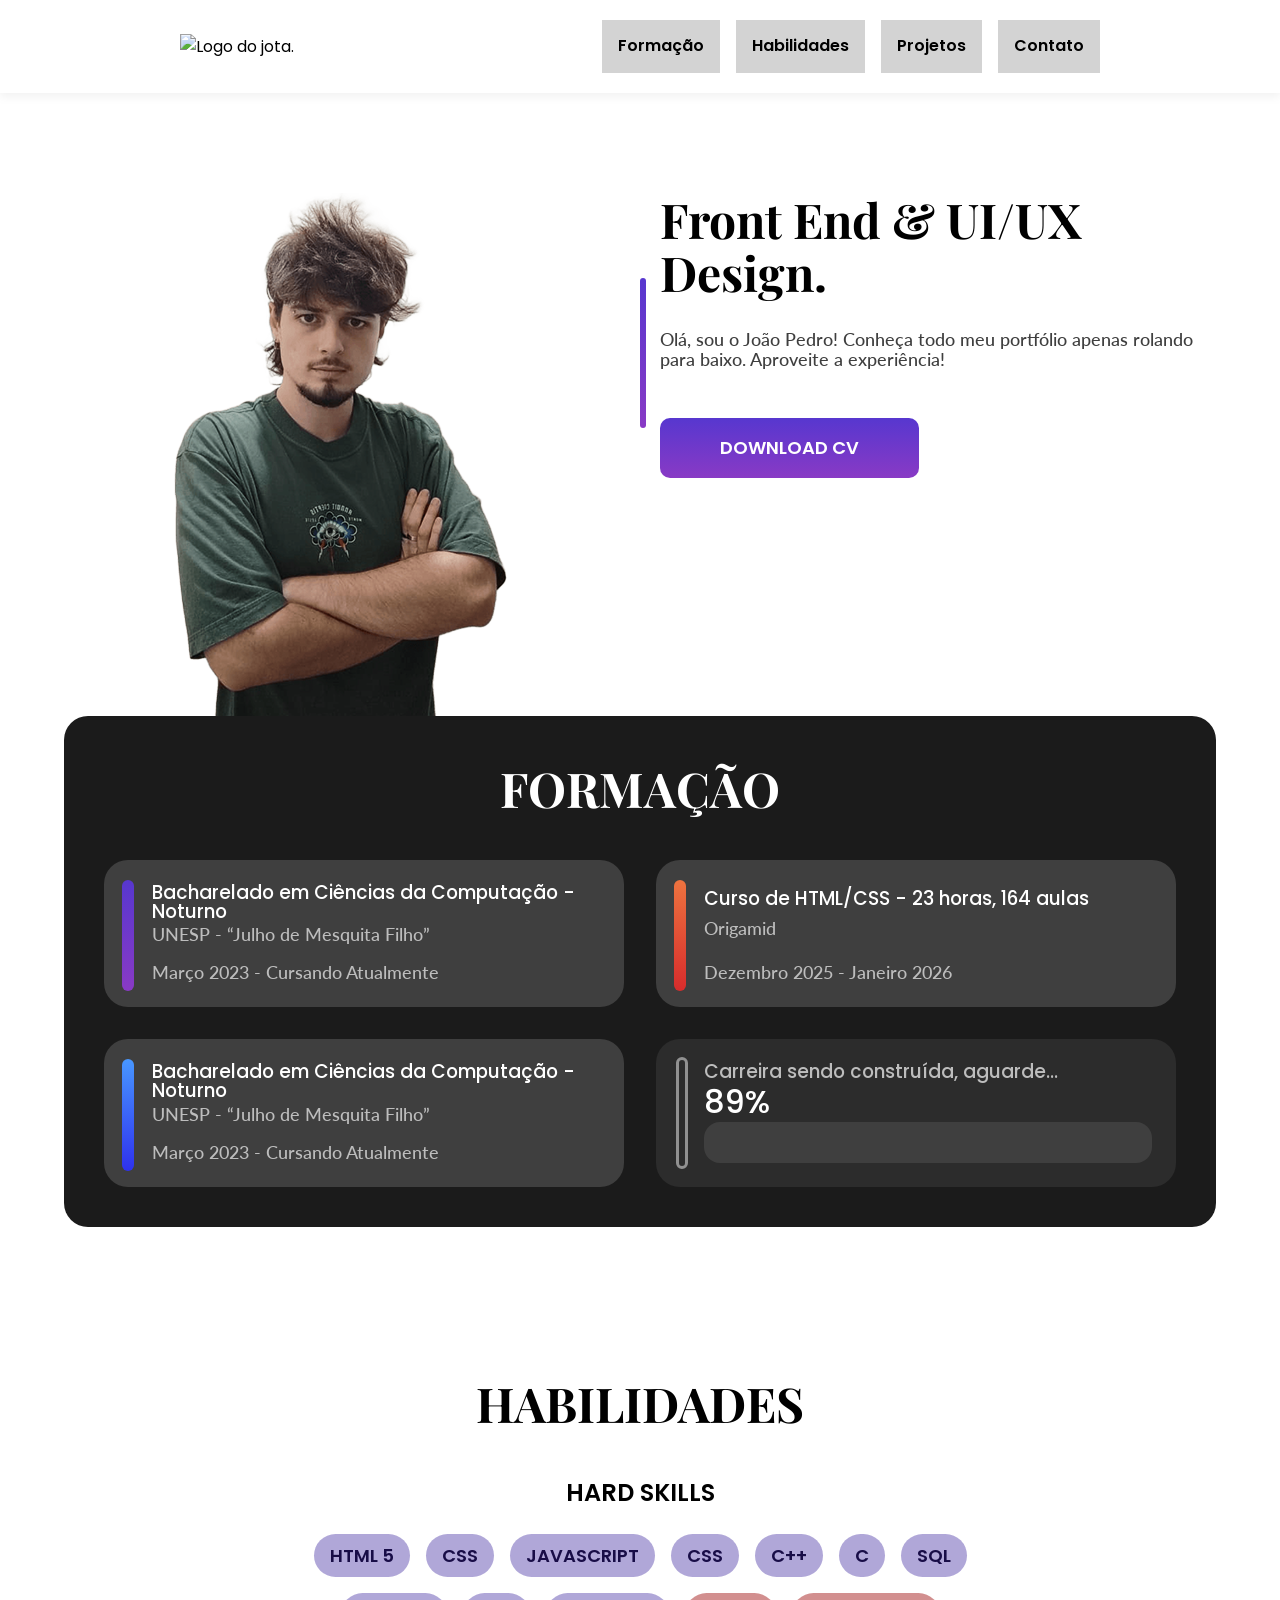
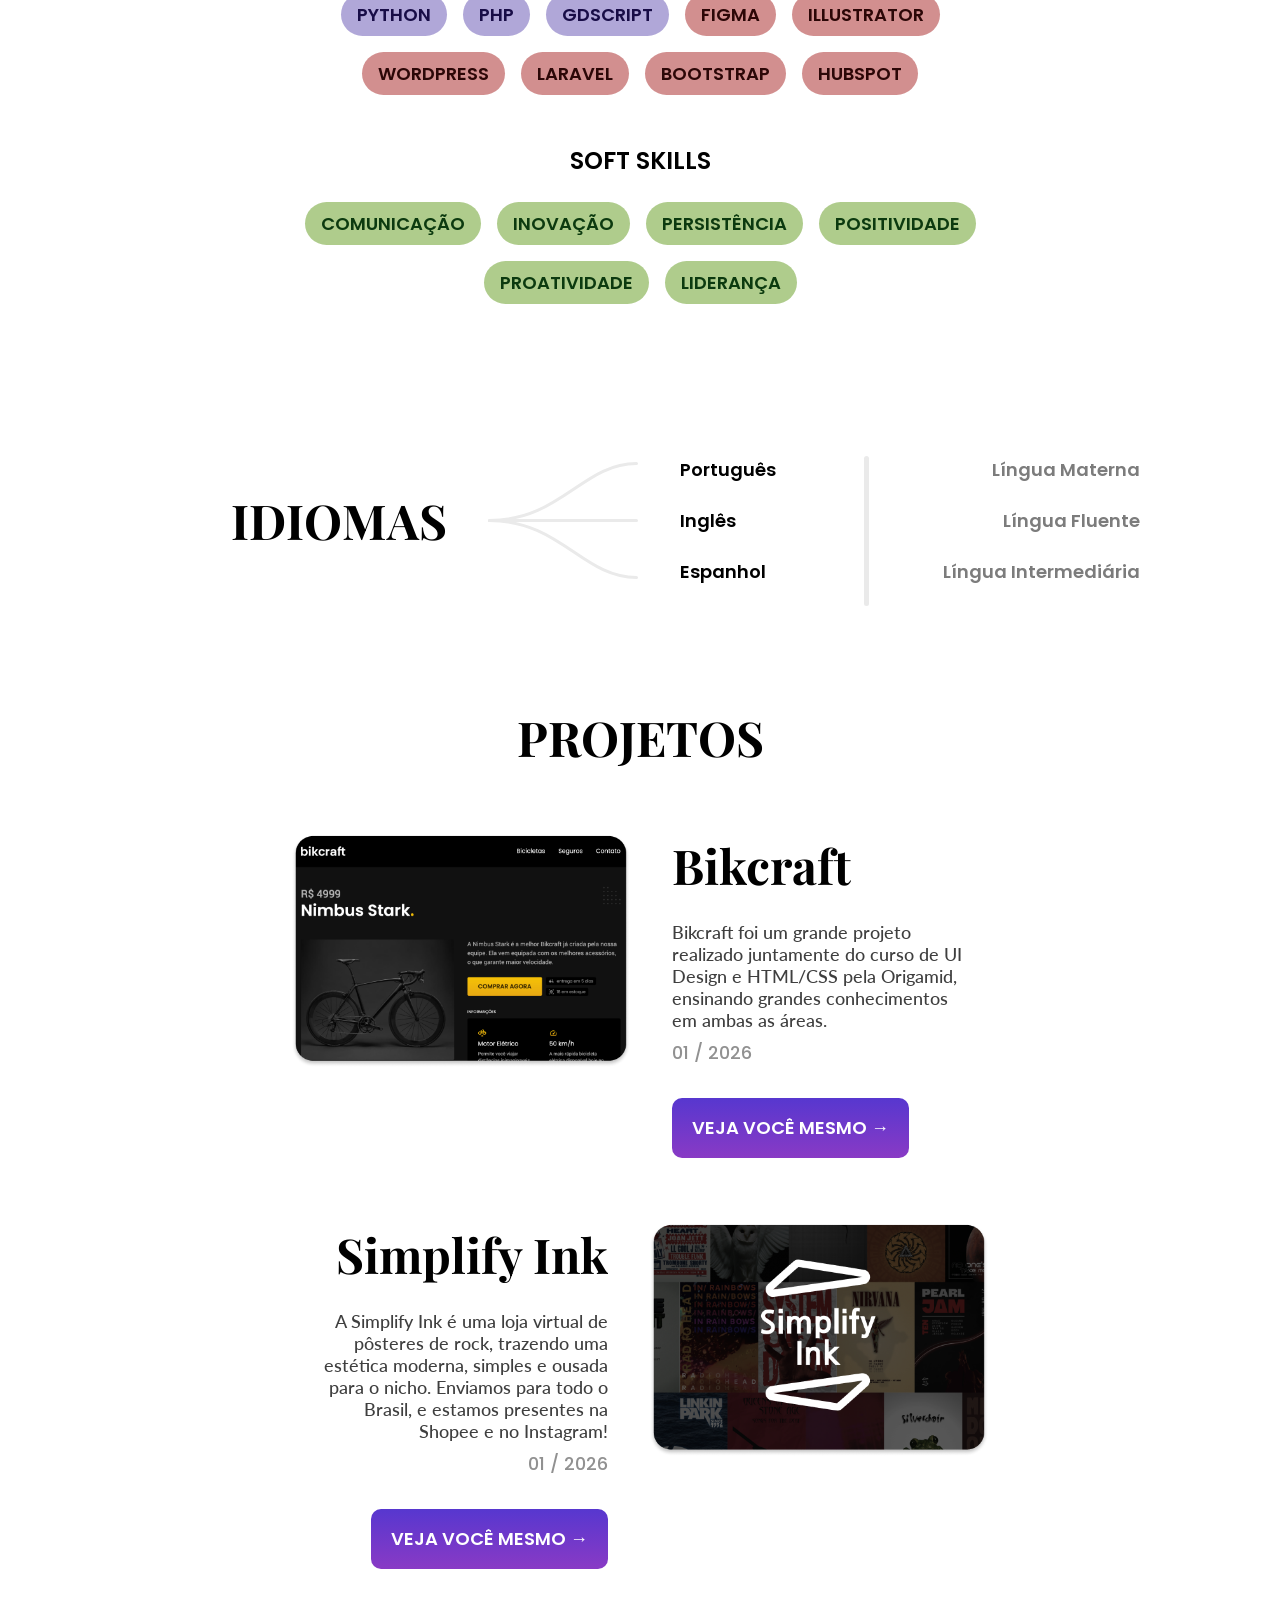
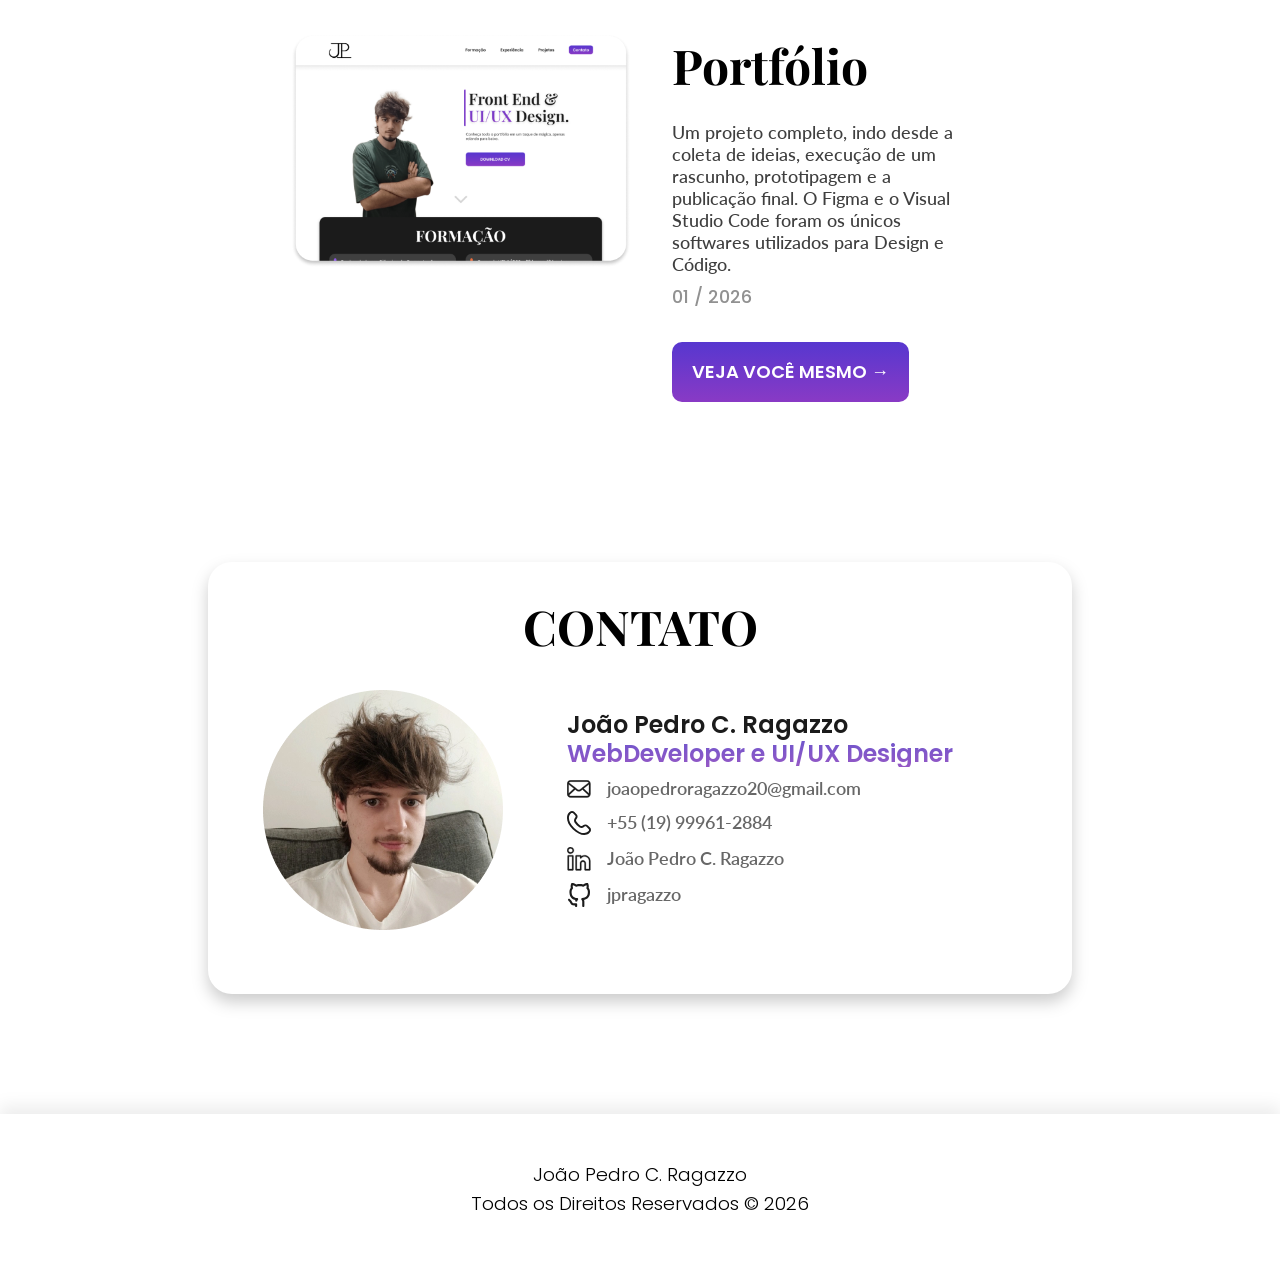
==== index.html @ 104b40ce "Correction of Files" ====
<!DOCTYPE html>
<html lang="en">

<head>
    <meta charset="UTF-8">
    <meta name="viewport" content="width=device-width, initial-scale=1.0">
    <meta name="description" content="Seja bem vindo meu portfólio. Explore meus projetos!">
    <title>portfolio bem bonito</title>
    <link rel="stylesheet" href="css/global.css">
    <link rel="stylesheet" href="css/style.css">
    <link rel="preconnect" href="https://fonts.googleapis.com">
    <link rel="preconnect" href="https://fonts.gstatic.com" crossorigin>
    <link href="https://fonts.googleapis.com/css2?family=Lato:ital,wght@0,100;0,300;0,400;0,700;0,900;1,100;1,300;1,400;1,700;1,900&family=Playfair+Display:ital,wght@0,400..900;1,400..900&family=Poppins:ital,wght@0,100;0,200;0,300;0,400;0,500;0,600;0,700;0,800;0,900;1,100;1,200;1,300;1,400;1,500;1,600;1,700;1,800;1,900&display=swap" rel="stylesheet">
</head>

<body>
    <header class="header">
        <img src="images/logo.svg" alt="Logo do jota.">
        <nav>
            <ul class="header-menu">
                <li><a href="#formacao">Formação</a></li>
                <li><a href="#habilidades">Habilidades</a></li>
                <li><a href="#projetos">Projetos</a></li>
                <li><a href="#contato">Contato</a></li>
            </ul>
        </nav>
    </header>

    <main class="introducao">
        <img id="introducao-imagem" src="images/FOTO.png" alt="">
        <div id="introducao-texto">
            <h1 id="h1-1" class="playfair-display">Front End & UI/UX Design. </h1>
            <p class="margin-top-32">Olá, sou o João Pedro! Conheça todo meu portfólio apenas rolando para baixo. Aproveite a experiência!</p>
            <a class="my-button-1 margin-top-48" href="/">DOWNLOAD CV</a>
        </div>
    </main>

    <section class="formacao">
        <h1 class="playfair-display">FORMAÇÃO</h1>
        <div class="formacao-itens">
            <div class="formacao-itens-1">
                <h3>Bacharelado em Ciências da Computação - Noturno</h3>
                <p class="formacao-itens-1-instituicao">UNESP - “Julho de Mesquita Filho”</p>
                <p class="formacao-itens-1-data">Março 2023 - Cursando Atualmente</p>
            </div>
            <div class="formacao-itens-2">
                <h3>Curso de HTML/CSS - 23 horas, 164 aulas</h3>
                <p class="formacao-itens-1-instituicao">Origamid</p>
                <p class="formacao-itens-1-data">Dezembro 2025 - Janeiro 2026</p>
            </div>
            <div class="formacao-itens-3">
                <h3>Bacharelado em Ciências da Computação - Noturno</h3>
                <p class="formacao-itens-1-instituicao">UNESP - “Julho de Mesquita Filho”</p>
                <p class="formacao-itens-1-data">Março 2023 - Cursando Atualmente</p>
            </div>
            <div class="formacao-itens-4">
                <h3>Carreira sendo construída, aguarde...</h3>
                <h2>89%</h2>
                <span id="span"></span>
                <span id="span2"></span>
            </div>
        </div>
    </section>

    <section class="habilidades">
        <h1 class="playfair-display"> HABILIDADES</h1>
        <p class="margin-top-48">HARD SKILLS</p>
        <div class="hard-skills">
            <span class="skill-unica azul">HTML 5</span>
            <span class="skill-unica azul">CSS</span>
            <span class="skill-unica azul">JAVASCRIPT</span>
            <span class="skill-unica azul">CSS</span>
            <span class="skill-unica azul">C++</span>
            <span class="skill-unica azul">C</span>
            <span class="skill-unica azul">SQL</span>
            <span class="skill-unica azul">PYTHON</span>
            <span class="skill-unica azul">PHP</span>
            <span class="skill-unica azul">GDSCRIPT</span>
            <span class="skill-unica vermelho">FIGMA</span>
            <span class="skill-unica vermelho">ILLUSTRATOR</span>
            <span class="skill-unica vermelho">WORDPRESS</span>
            <span class="skill-unica vermelho">LARAVEL</span>
            <span class="skill-unica vermelho">BOOTSTRAP</span>
            <span class="skill-unica vermelho">HUBSPOT</span>


        </div>
        <p class="margin-top-48">SOFT SKILLS</p>
        <div class="hard-skills">
            <span class="skill-unica verde">COMUNICAÇÃO</span>
            <span class="skill-unica verde">INOVAÇÃO</span>
            <span class="skill-unica verde">PERSISTÊNCIA</span>
            <span class="skill-unica verde">POSITIVIDADE</span>
            <span class="skill-unica verde">PROATIVIDADE</span>
            <span class="skill-unica verde">LIDERANÇA</span>
        </div>
    </section>

    <section class="idiomas">
        <h3 class="h3-2 playfair-display">IDIOMAS</h3>
        <img id="imagem-setas" src="images/setas.svg" alt="setas aqui">
        <div class="grid">
            <div class="grid-idioma">
                <p class="idioma">Português</p>
                <p class="proficiencia">Língua Materna</p>
            </div>
            <div class="grid-idioma">
                <p class="idioma">Inglês</p>
                <p class="proficiencia">Língua Fluente</p>
            </div>
            <div class="grid-idioma">
                <p class="idioma">Espanhol</p>
                <p class="proficiencia">Língua Intermediária</p>
            </div>
        </div>
    </section>

    <section class="projetos">
        <h1 class="playfair-display h1-2">PROJETOS</h1>
        <div>
            <div class="grid-2 margin-top-64">
                <div class="projetos-texto-1">
                    <h2 class="h2-3 playfair-display">Bikcraft</h2>
                    <p class="projetos-texto-p-1"> Bikcraft foi um grande projeto realizado juntamente do curso de UI Design e HTML/CSS pela Origamid, ensinando grandes conhecimentos em ambas as áreas. </p>
                    <p class="projetos-texto-p-2">01 / 2026</p>
                    <a class="my-button-2 margin-top-32" href="/">VEJA VOCÊ MESMO →</a>
                </div>
                <img class="projetos-img-2" src="images/bikcraft.png" alt="">
            </div>

            <div class="grid-2 margin-top-64">
                <div class="projetos-texto-2">
                    <h2 class="h2-3 playfair-display">Simplify Ink</h2>
                    <p class="projetos-texto-p-1"> A Simplify Ink é uma loja virtual de pôsteres de rock, trazendo uma estética moderna, simples e ousada para o nicho. Enviamos para todo o Brasil, e estamos presentes na Shopee e no Instagram! </p>
                    <p class="projetos-texto-p-2">01 / 2026</p>
                    <a class="my-button-2 margin-top-32" href="/">VEJA VOCÊ MESMO →</a>
                </div>
                <img class="projetos-img-2" src="images/simplify.png" alt="">
            </div>

            <div class="grid-2 margin-top-64">
                <div class="projetos-texto-1">
                    <h2 class="h2-3 playfair-display">Portfólio</h2>
                    <p class="projetos-texto-p-1"> Um projeto completo, indo desde a coleta de ideias, execução de um rascunho, prototipagem e a publicação final. O Figma e o Visual Studio Code foram os únicos softwares utilizados para Design e Código. </p>
                    <p class="projetos-texto-p-2">01 / 2026</p>
                    <a class="my-button-2 margin-top-32" href="/">VEJA VOCÊ MESMO →</a>
                </div>
                <img class="projetos-img-2" src="images/portfolio.png" alt="">
            </div>

        </div>
    </section>

    <section class="contato">
        <div class="contato-caixa">
            <h1 class="h1-text-align playfair-display "> CONTATO</h1>
            <div class="contato-caixa-fototexto">
                <img class="contato-caixa-foto" src="images/MINHA FOTO.png" alt="Minha Foto">
                <div class="contato-caixa-texto">
                    <h1>João Pedro C. Ragazzo</h1>
                    <h2>WebDeveloper e UI/UX Designer</h2>
                    <div class="flex">
                        <img src="images/email.svg" alt="">
                        <p>joaopedroragazzo20@gmail.com</p>
                    </div>
                    <div class="flex">
                        
                        <img src="images/phone.svg" alt="">
                        <p>+55 (19) 99961-2884</p>

                    </div>
                    <div class="flex">
                        
                        <img src="images/linkedin.svg" alt="">
                        <p>João Pedro C. Ragazzo</p>

                    </div>
                    <div class="flex">
                        
                        <img src="images/github.svg" alt="">
                        <p>jpragazzo</p>

                    </div>
                </div>
            </div>
        </div>
    </section>

    <footer class="footer">
        <h3> João Pedro C. Ragazzo</h3>
        <h3> Todos os Direitos Reservados © 2026</h3>
    </footer>
</body>

</html>
---- css/global.css ----
body {
    font-family: Poppins, Arial, Helvetica, sans-serif;
    margin: 0px;
    color: black;
    --c3: #3f3f3f;
}

h1,
h2,
h3,
p {
    margin: 0px;
    font-weight: 300;
}

ul {
    margin: 0px;
    padding: 0px;
    list-style: none;
}

a {
    text-decoration: none;
    color: inherit;
    font-family: "Poppins", sans-serif;
    font-weight: 600;
}

p {
    font-size: 1rem;
    font-family: "Lato", Arial, sans-serif;
    font-size: 18px;
}

.playfair-display {
    font-family: "Playfair Display";
    font-weight: 700;
    font-size: 72px;
}

.poppins-semibold {
    font-family: "Poppins", sans-serif;
    font-weight: 600;
    font-style: normal;
}

.lato-regular {
    font-family: "Lato", sans-serif;
    font-weight: 400;
    font-style: normal;
}

.lato-bold {
    font-family: "Lato", sans-serif;
    font-weight: 700;
    font-style: normal;
}

.lato-black {
    font-family: "Lato", sans-serif;
    font-weight: 900;
    font-style: normal;
}

.my-button-1 {
    padding: 18px 60px;
    border-radius: 10px;
    font-size: 18px;
    line-height: 24px;
    color: white;
    background: linear-gradient(#5737cf, #893ac5);
}

.my-button-2 {
    padding: 18px 20px;
    border-radius: 10px;
    font-size: 18px;
    line-height: 24px;
    color: white;
    background: linear-gradient(#5737cf, #893ac5);
}

.margin-top-32 {
    margin-top: 2rem;
}

.margin-top-48 {
    margin-top: 3rem;
}

.margin-top-64 {
    margin-top: 4rem;
}

@media (max-width: 1300px) {
    .projetos,
    .habilidades {
        max-width: 700px;
        margin: 0 auto;
        margin-top: 120px;
    }

    .idiomas {
        margin-top: 120px;
    }

    .playfair-display {
        font-size: 48px;
    }

    .skill-unica {
        padding: 8px 16px;
        font-weight: 600;
        font-size: 18px;
        border-radius: 50px;
    }
}

@media (max-width: 550px) {
    p,
    h3 {
        font-size: 16px;
    }

    .playfair-display {
        font-size: 36px;
    }

    .my-button-1 {
        padding: 1rem 2rem;
    }

    .my-button-2 {
        margin-top: 1rem;
    }

    .skill-unica {
        padding: 6px 12px;
        font-weight: 600;
        font-size: 16px;
        border-radius: 50px;
    }
}
---- css/style.css ----
@import url(header.css);
@import url(introducao.css);
@import url(formacao.css);
@import url(habilidades.css);
@import url(idiomas.css);
@import url(projetos.css);
@import url(global.css);
@import url(contato.css);
@import url(footer.css);
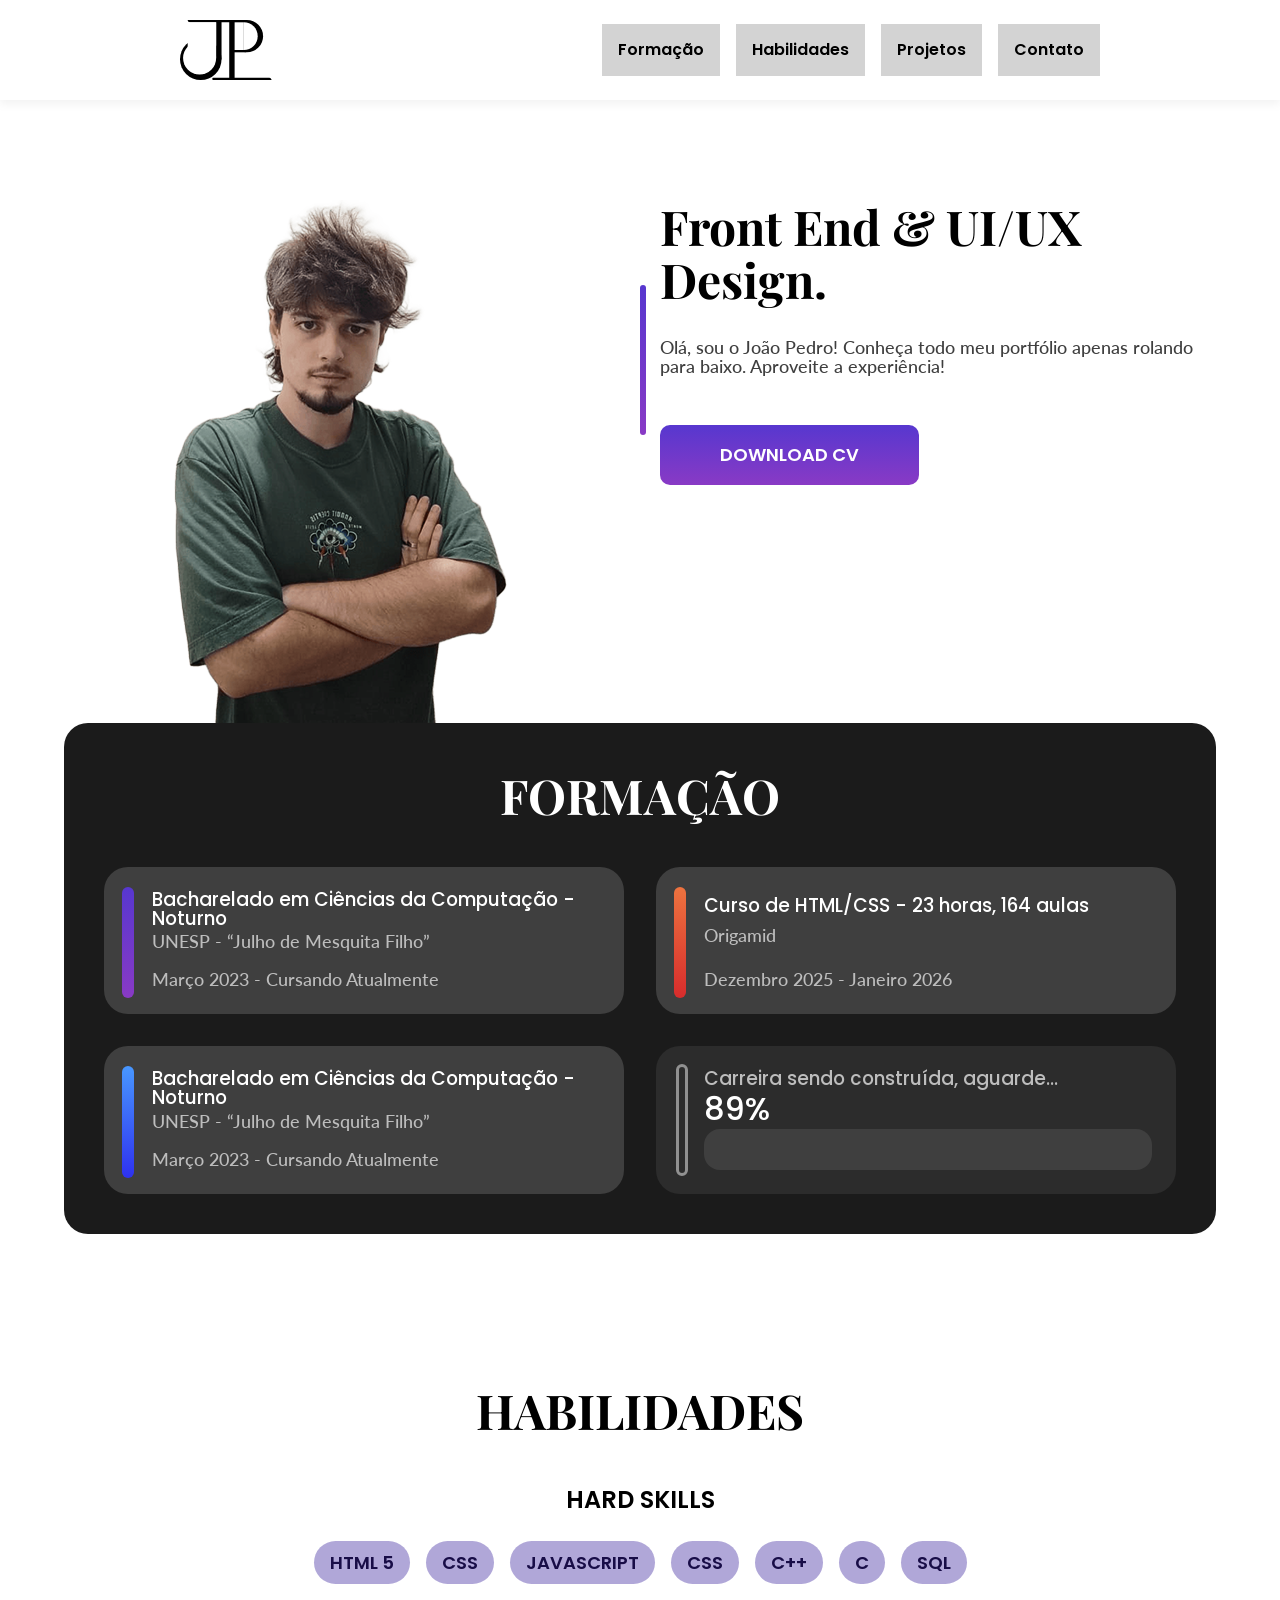
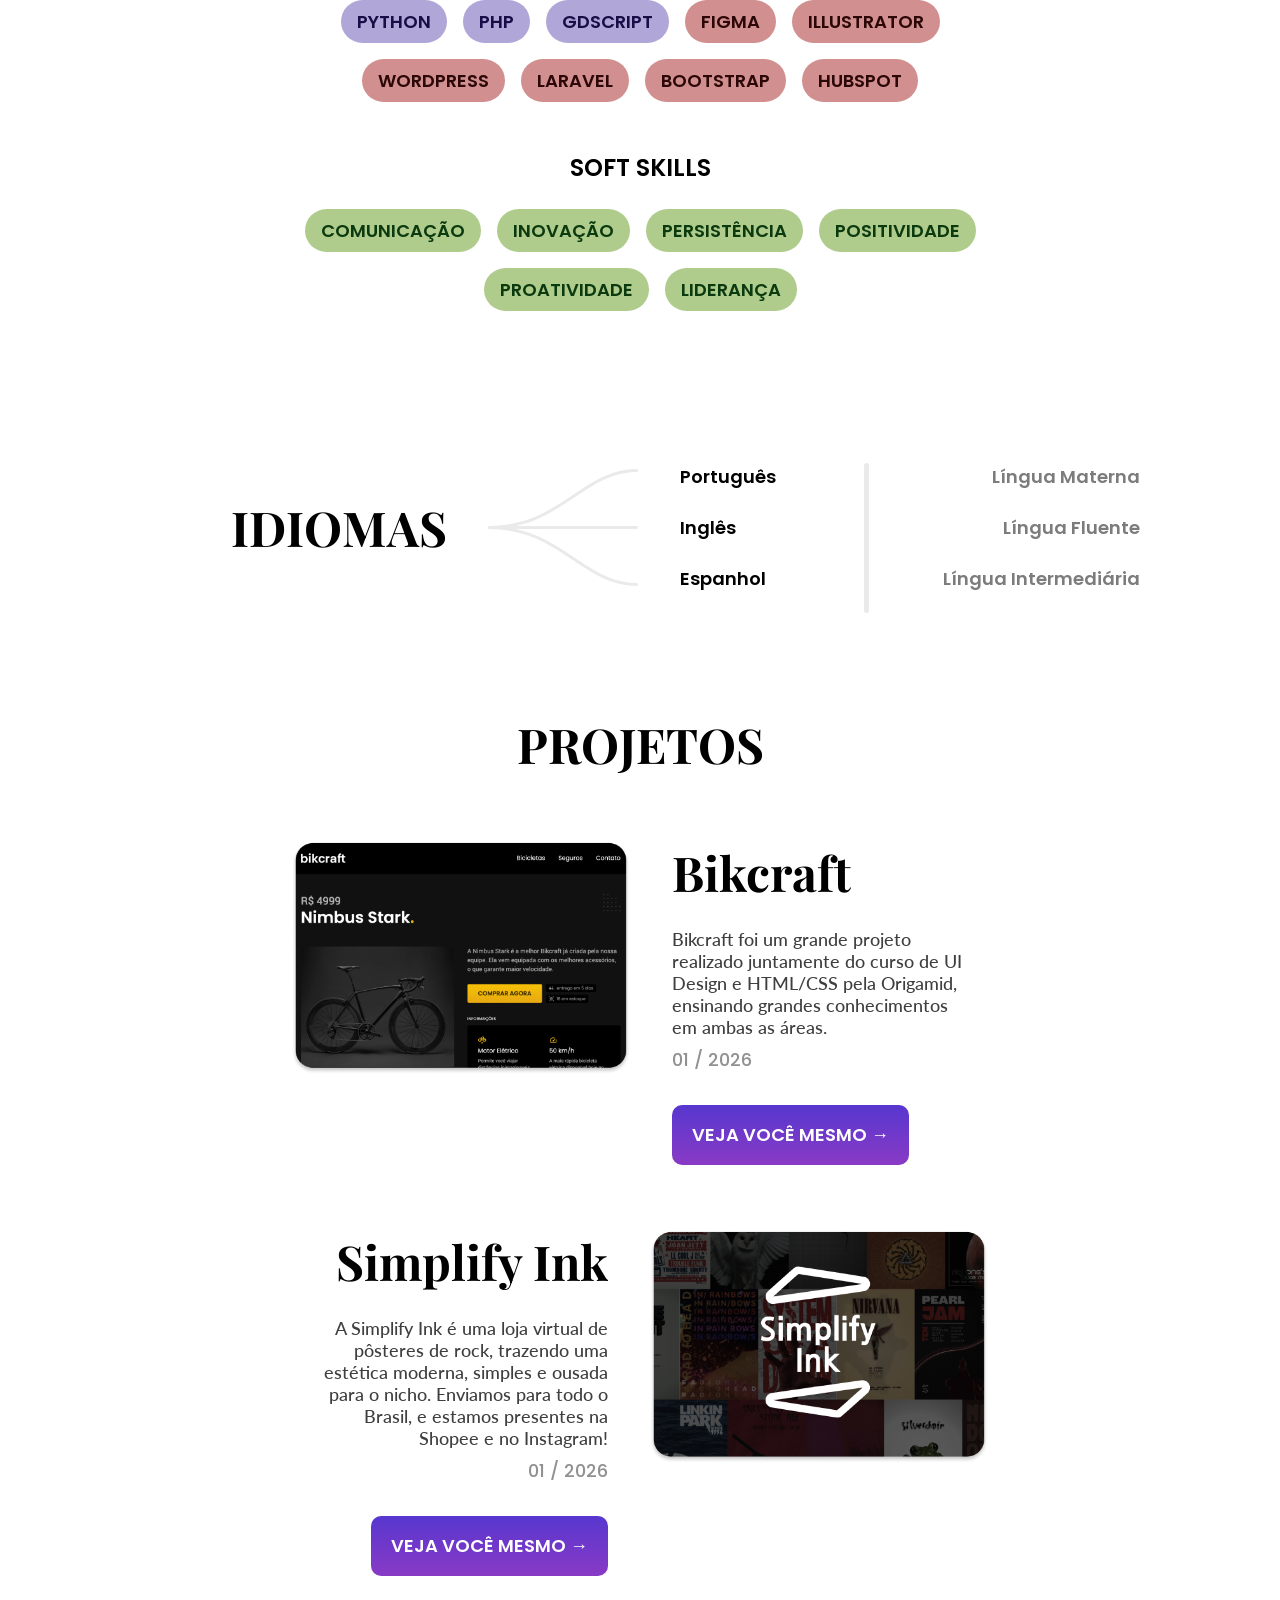
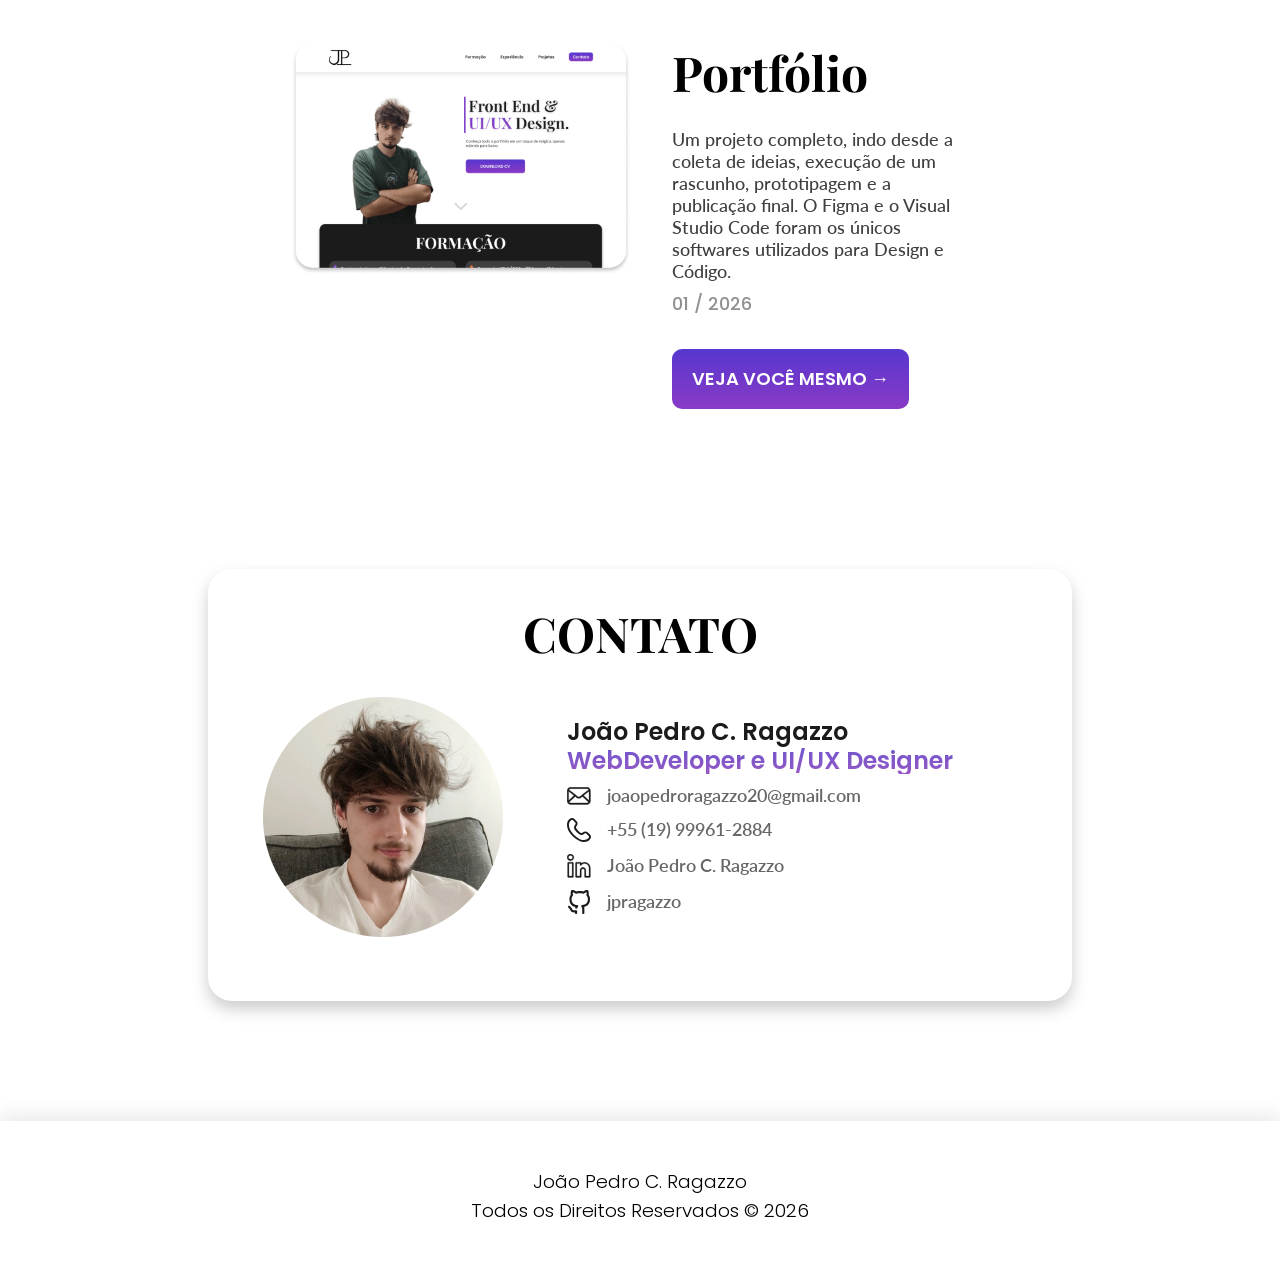
==== commit 9478068b: "Update in Buttons and logo ref" ====
--- a/index.html
+++ b/index.html
@@ -15,13 +15,13 @@
 
 <body>
     <header class="header">
-        <img src="images/logo.svg" alt="Logo do jota.">
+        <img src="images/LOGO.svg" alt="Logo do jota.">
         <nav>
             <ul class="header-menu">
-                <li><a href="#formacao">Formação</a></li>
-                <li><a href="#habilidades">Habilidades</a></li>
-                <li><a href="#projetos">Projetos</a></li>
-                <li><a href="#contato">Contato</a></li>
+                <li><a href=".formacao">Formação</a></li>
+                <li><a href=".habilidades">Habilidades</a></li>
+                <li><a href=".projetos">Projetos</a></li>
+                <li><a href=".contato">Contato</a></li>
             </ul>
         </nav>
     </header>
@@ -164,19 +164,19 @@
                         <p>joaopedroragazzo20@gmail.com</p>
                     </div>
                     <div class="flex">
-                        
+
                         <img src="images/phone.svg" alt="">
                         <p>+55 (19) 99961-2884</p>
 
                     </div>
                     <div class="flex">
-                        
+
                         <img src="images/linkedin.svg" alt="">
                         <p>João Pedro C. Ragazzo</p>
 
                     </div>
                     <div class="flex">
-                        
+
                         <img src="images/github.svg" alt="">
                         <p>jpragazzo</p>
 
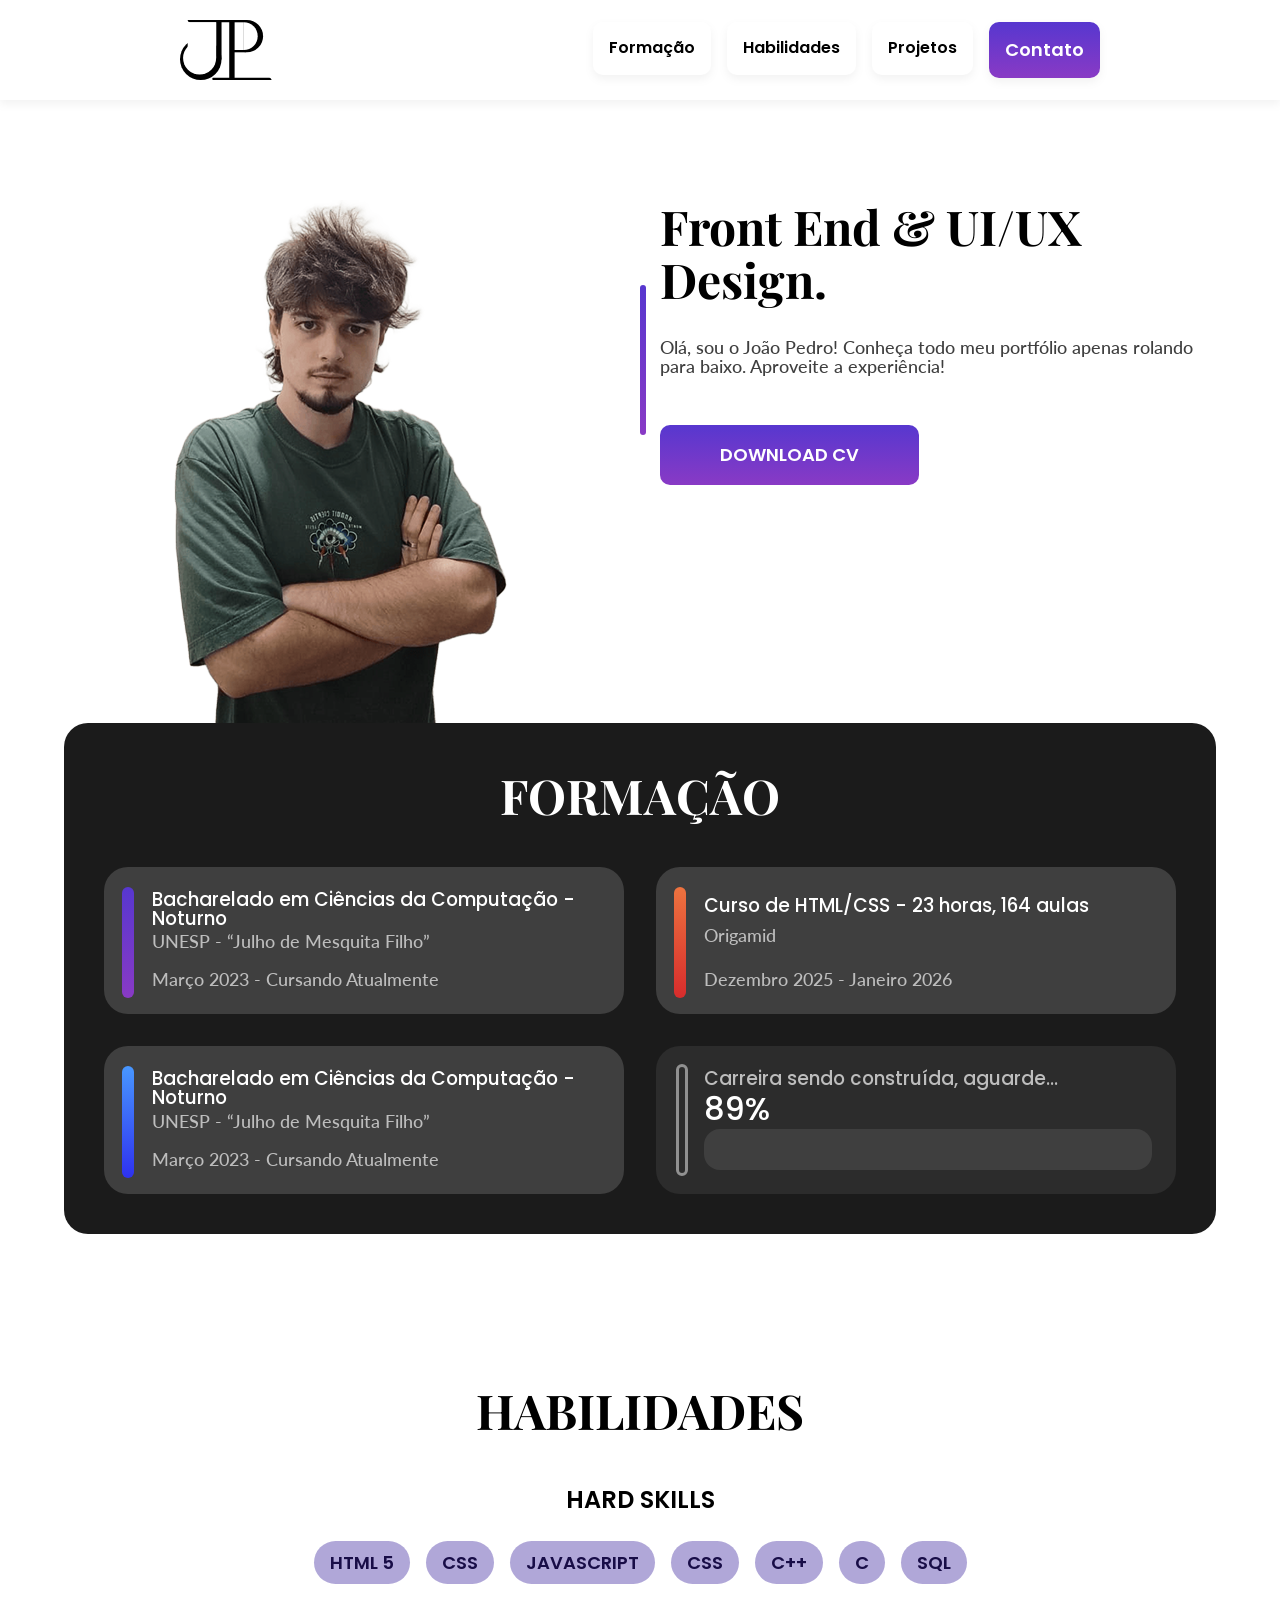
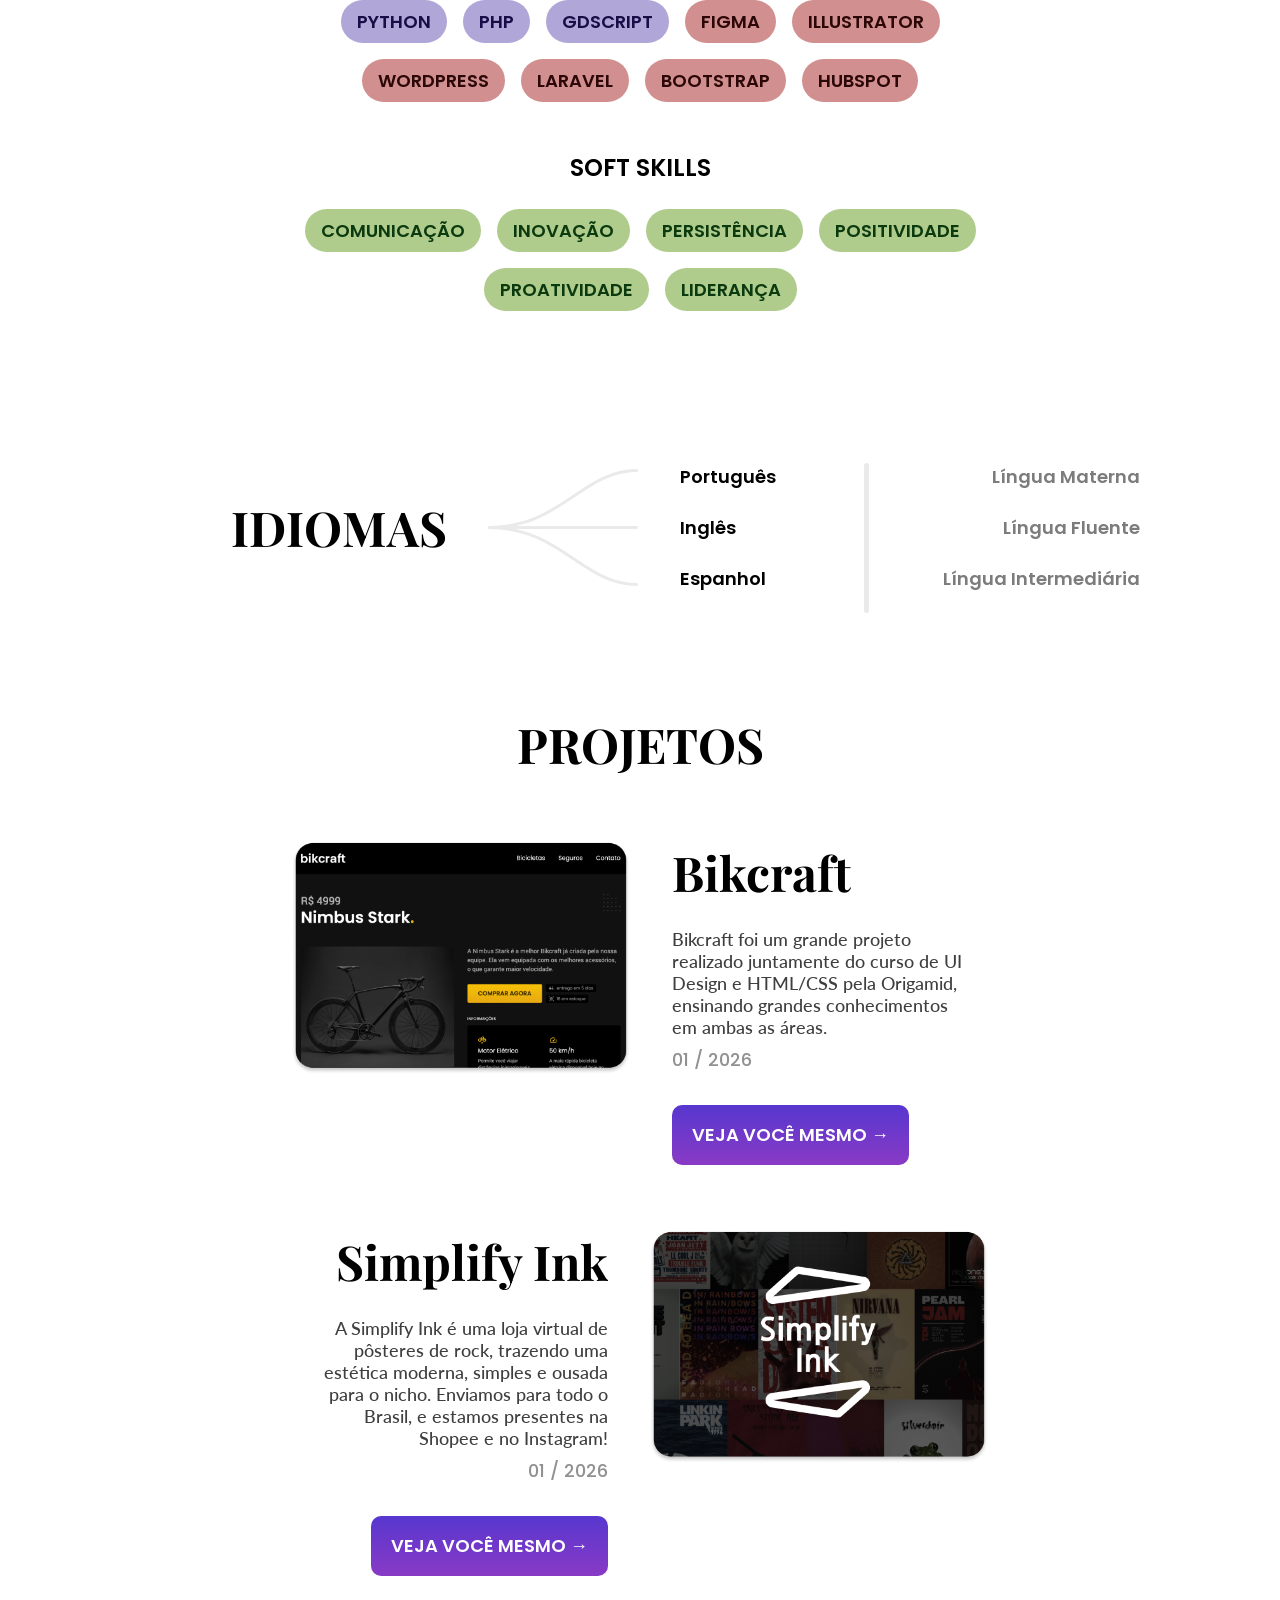
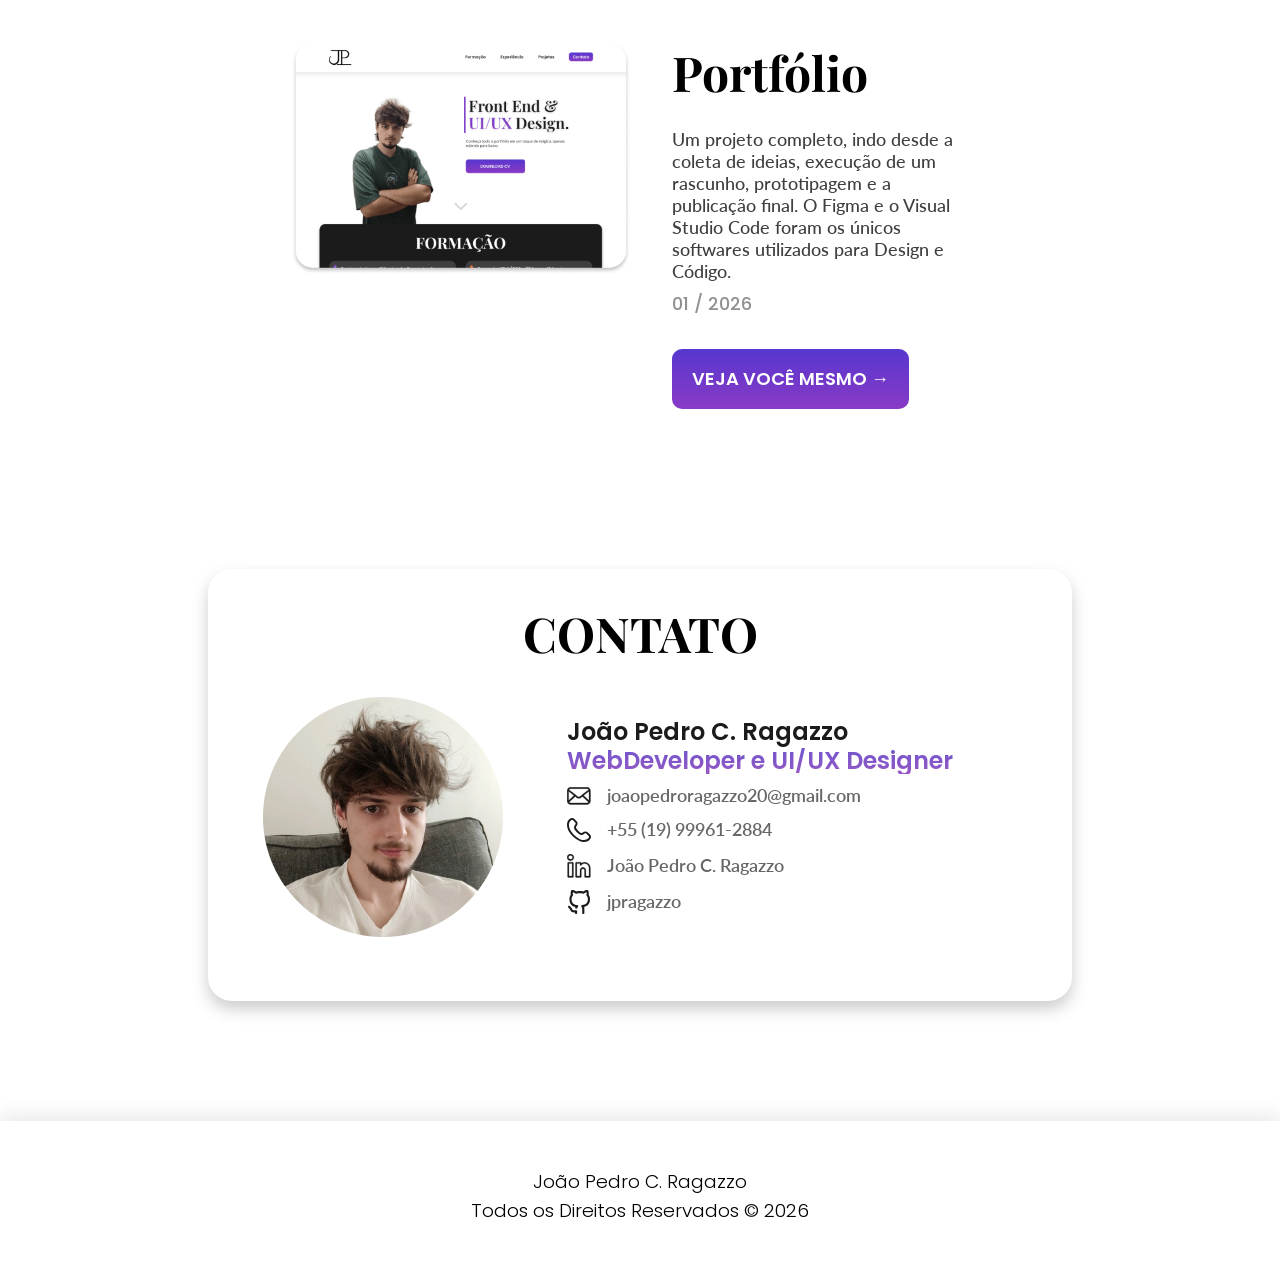
==== commit 25401ea0: "Button Colors" ====
--- a/index.html
+++ b/index.html
@@ -18,10 +18,10 @@
         <img src="images/LOGO.svg" alt="Logo do jota.">
         <nav>
             <ul class="header-menu">
-                <li><a href=".formacao">Formação</a></li>
-                <li><a href=".habilidades">Habilidades</a></li>
-                <li><a href=".projetos">Projetos</a></li>
-                <li><a href=".contato">Contato</a></li>
+                <li><a href="#formacao">Formação</a></li>
+                <li><a href="#habilidades">Habilidades</a></li>
+                <li><a href="#projetos">Projetos</a></li>
+                <li><a href="#contato" class="my-button-2">Contato</a></li>
             </ul>
         </nav>
     </header>
@@ -31,11 +31,11 @@
         <div id="introducao-texto">
             <h1 id="h1-1" class="playfair-display">Front End & UI/UX Design. </h1>
             <p class="margin-top-32">Olá, sou o João Pedro! Conheça todo meu portfólio apenas rolando para baixo. Aproveite a experiência!</p>
-            <a class="my-button-1 margin-top-48" href="/">DOWNLOAD CV</a>
+            <a class="my-button-1 margin-top-48" href="cv/CV-pt.pdf">DOWNLOAD CV</a>
         </div>
     </main>
 
-    <section class="formacao">
+    <section class="formacao" id="formacao">
         <h1 class="playfair-display">FORMAÇÃO</h1>
         <div class="formacao-itens">
             <div class="formacao-itens-1">
@@ -62,7 +62,7 @@
         </div>
     </section>
 
-    <section class="habilidades">
+    <section class="habilidades" id="habilidades">
         <h1 class="playfair-display"> HABILIDADES</h1>
         <p class="margin-top-48">HARD SKILLS</p>
         <div class="hard-skills">
@@ -115,7 +115,7 @@
         </div>
     </section>
 
-    <section class="projetos">
+    <section class="projetos" id="projetos">
         <h1 class="playfair-display h1-2">PROJETOS</h1>
         <div>
             <div class="grid-2 margin-top-64">
@@ -151,7 +151,7 @@
         </div>
     </section>
 
-    <section class="contato">
+    <section class="contato" id="contato">
         <div class="contato-caixa">
             <h1 class="h1-text-align playfair-display "> CONTATO</h1>
             <div class="contato-caixa-fototexto">
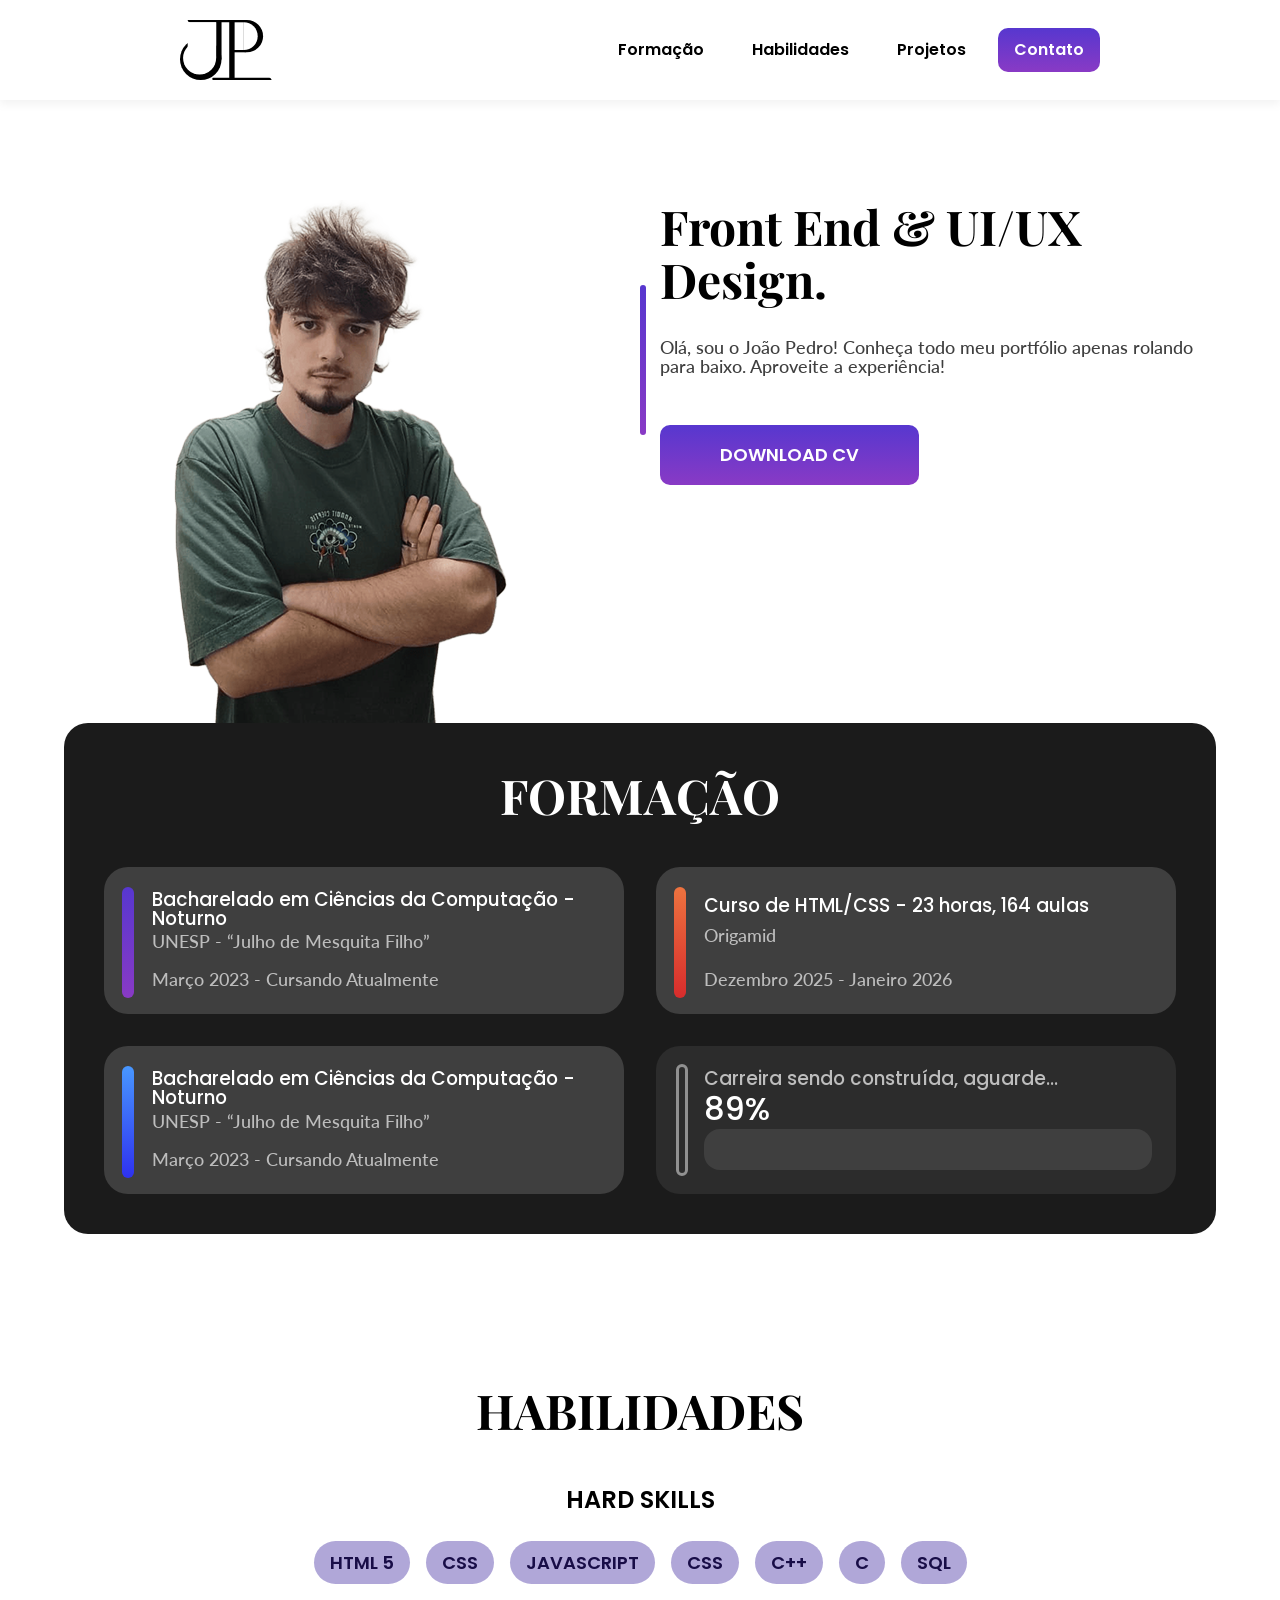
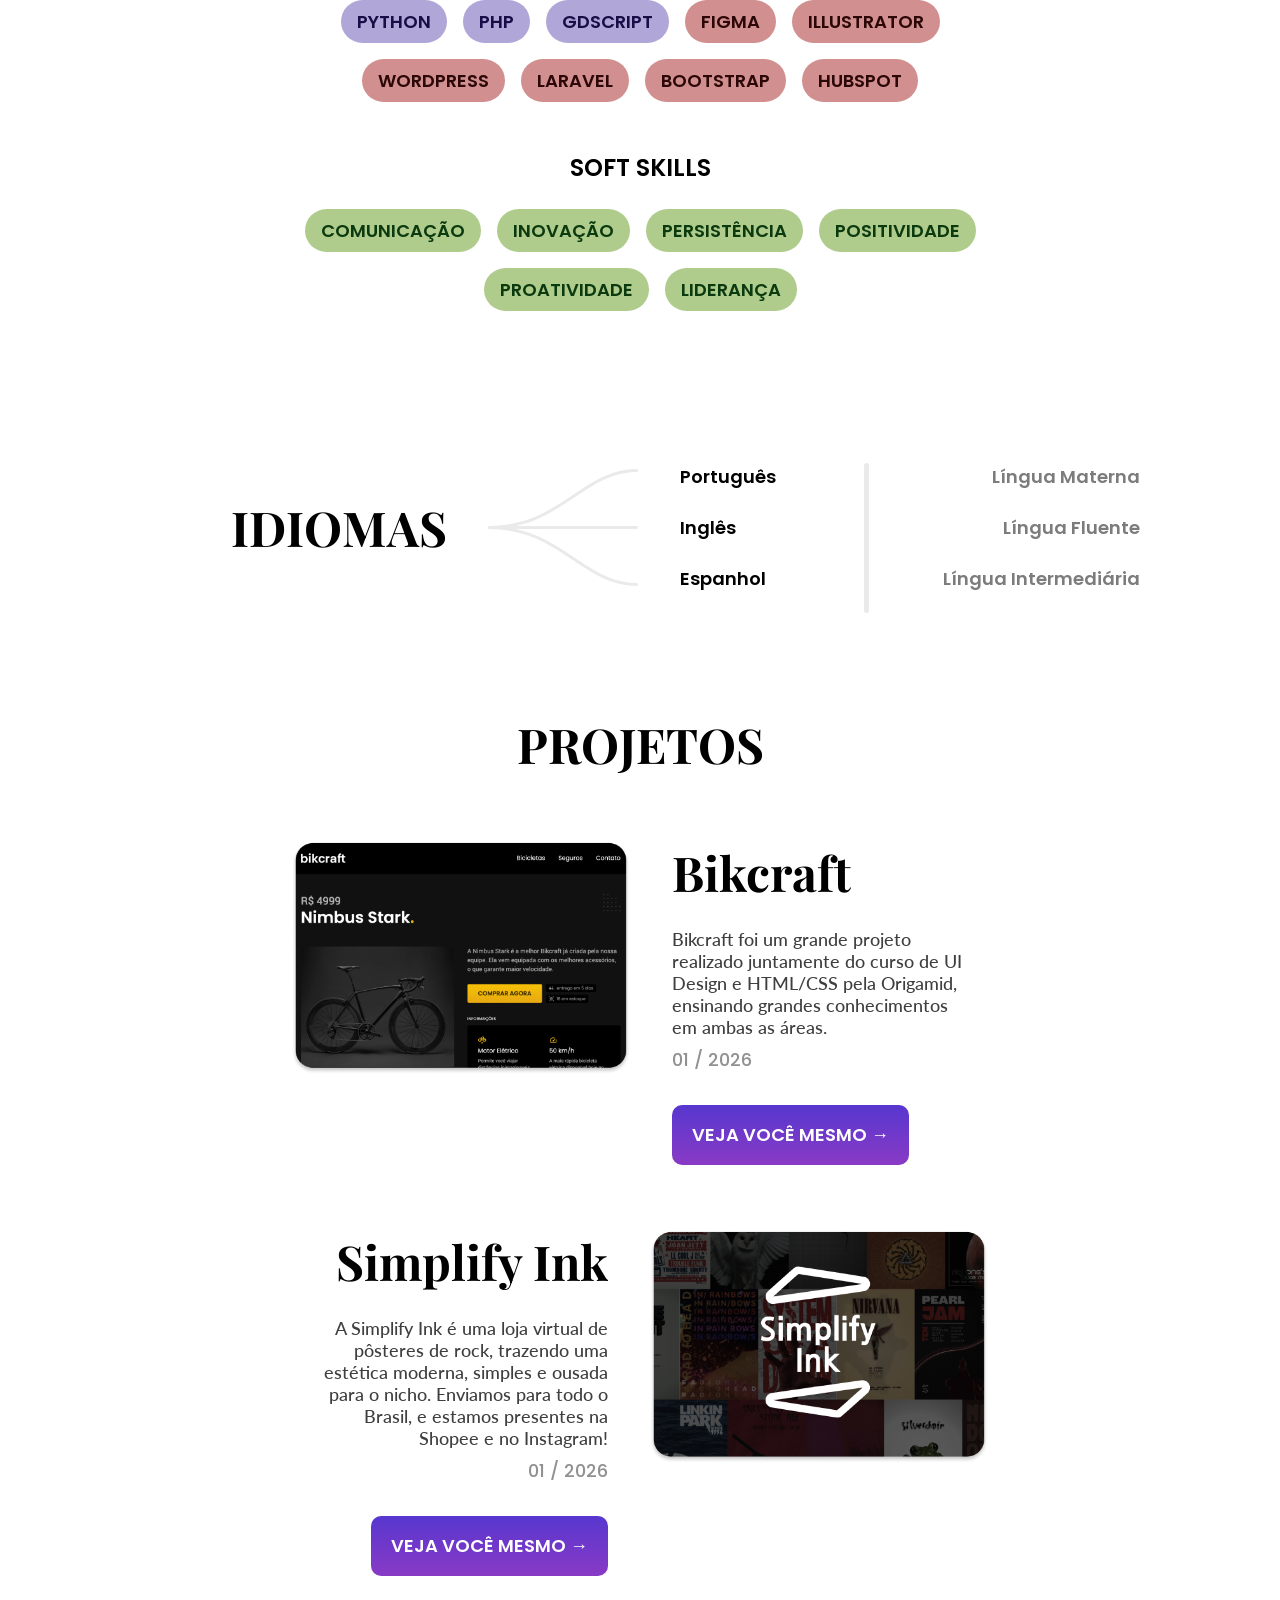
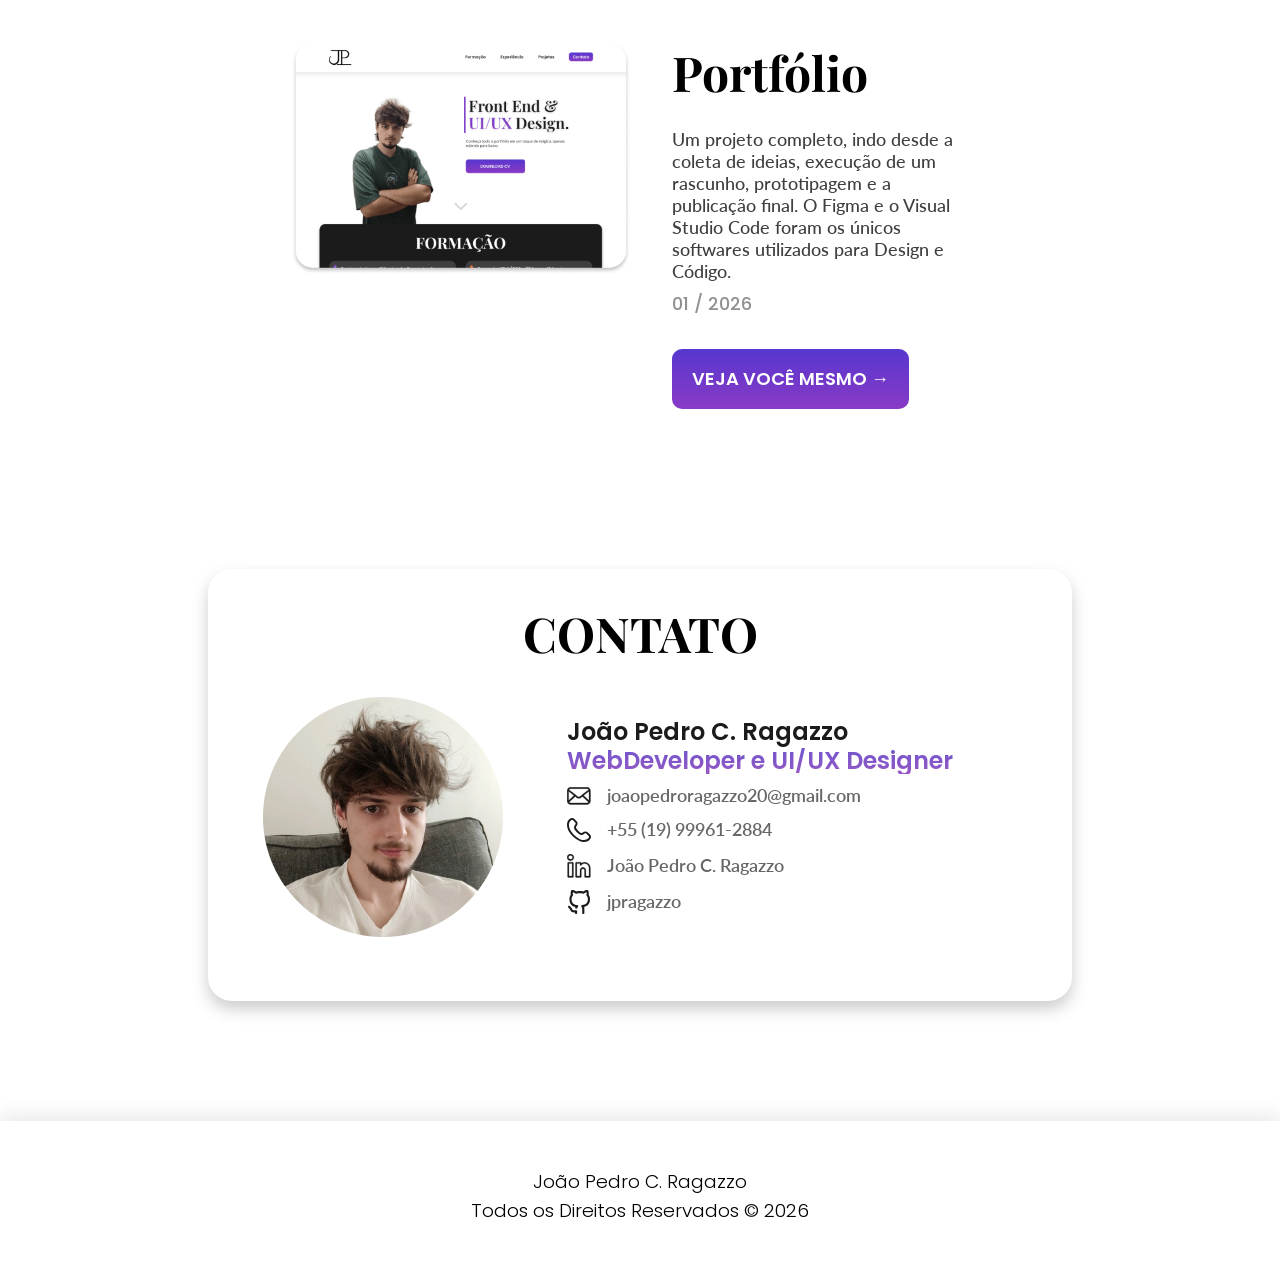
==== commit 0dee908f: "Fixed button padding" ====
--- a/index.html
+++ b/index.html
@@ -21,7 +21,7 @@
                 <li><a href="#formacao">Formação</a></li>
                 <li><a href="#habilidades">Habilidades</a></li>
                 <li><a href="#projetos">Projetos</a></li>
-                <li><a href="#contato" class="my-button-2">Contato</a></li>
+                <li><a href="#contato" class="my-button-0">Contato</a></li>
             </ul>
         </nav>
     </header>
